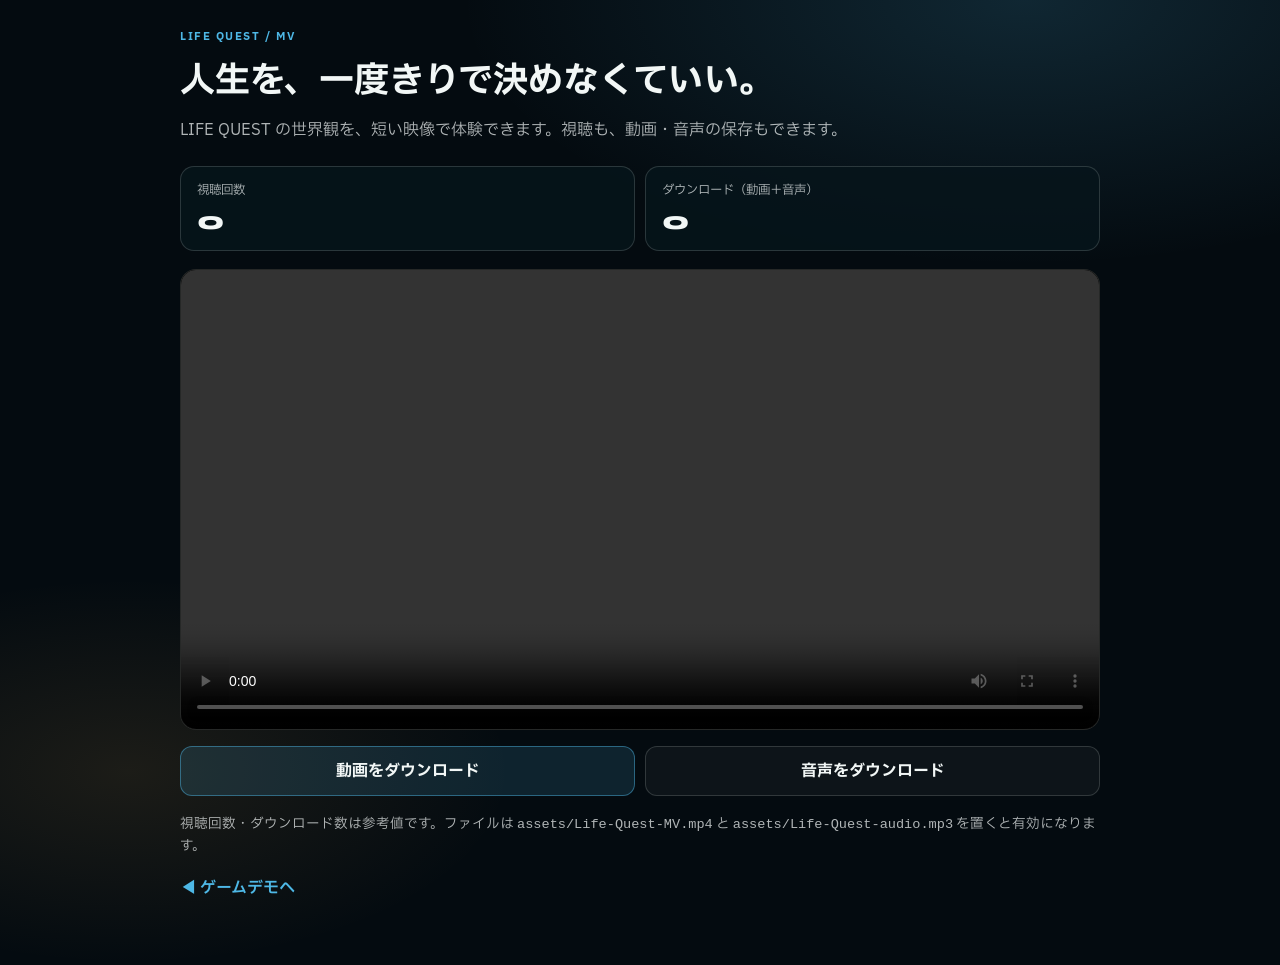
==== mv.html @ 64edb27e "Add files via upload" ====
<!DOCTYPE html>
<html lang="ja">
<head>
  <meta charset="UTF-8" />
  <meta name="viewport" content="width=device-width, initial-scale=1, viewport-fit=cover" />
  <meta name="theme-color" content="#040b10" />
  <title>LIFE QUEST MV</title>
  <link rel="preconnect" href="https://fonts.googleapis.com" />
  <link rel="preconnect" href="https://fonts.gstatic.com" crossorigin />
  <link href="https://fonts.googleapis.com/css2?family=IBM+Plex+Sans+JP:wght@400;500;600;700&family=Syne:wght@700;800&display=swap" rel="stylesheet" />
  <style>
    :root {
      --bg: #040b10;
      --panel: rgba(7, 21, 28, 0.82);
      --text: #f2f7f6;
      --muted: rgba(242, 247, 246, 0.72);
      --accent: #4eb8e6;
      --line: rgba(232, 244, 242, 0.16);
    }
    * { box-sizing: border-box; }
    body {
      margin: 0;
      min-height: 100dvh;
      font-family: "IBM Plex Sans JP", "Hiragino Sans", sans-serif;
      color: var(--text);
      background:
        radial-gradient(80% 50% at 80% 0%, rgba(78, 184, 230, 0.16), transparent 55%),
        radial-gradient(60% 40% at 10% 80%, rgba(240, 179, 90, 0.1), transparent 50%),
        var(--bg);
    }
    .wrap {
      width: min(920px, calc(100% - 32px));
      margin: 0 auto;
      padding: 28px 0 48px;
    }
    .chip {
      margin: 0 0 10px;
      color: var(--accent);
      letter-spacing: 0.14em;
      font-size: 11px;
      font-weight: 700;
    }
    h1 {
      margin: 0 0 10px;
      font-family: Syne, "IBM Plex Sans JP", sans-serif;
      font-size: clamp(1.6rem, 4vw, 2.2rem);
      font-weight: 800;
    }
    .lede {
      margin: 0 0 22px;
      color: var(--muted);
      line-height: 1.7;
    }
    .stats {
      display: grid;
      grid-template-columns: 1fr 1fr;
      gap: 10px;
      margin-bottom: 18px;
    }
    .stat {
      padding: 14px 16px;
      border: 1px solid var(--line);
      border-radius: 14px;
      background: var(--panel);
    }
    .stat-label {
      margin: 0 0 6px;
      color: var(--muted);
      font-size: 0.78rem;
    }
    .stat-value {
      margin: 0;
      font-family: Syne, sans-serif;
      font-size: 1.6rem;
      font-weight: 800;
    }
    .player {
      overflow: hidden;
      border-radius: 16px;
      border: 1px solid var(--line);
      background: #000;
      margin-bottom: 16px;
    }
    video {
      display: block;
      width: 100%;
      height: auto;
      max-height: 70vh;
      background: #000;
    }
    .actions {
      display: grid;
      gap: 10px;
      grid-template-columns: 1fr 1fr;
      margin-bottom: 18px;
    }
    .btn {
      display: inline-flex;
      align-items: center;
      justify-content: center;
      gap: 8px;
      min-height: 48px;
      padding: 12px 16px;
      border-radius: 12px;
      border: 1px solid rgba(78, 184, 230, 0.45);
      background: rgba(78, 184, 230, 0.14);
      color: var(--text);
      text-decoration: none;
      font: inherit;
      font-weight: 700;
      cursor: pointer;
    }
    .btn:hover { background: rgba(78, 184, 230, 0.22); }
    .btn-secondary {
      border-color: var(--line);
      background: rgba(255, 255, 255, 0.04);
    }
    .note {
      margin: 0 0 18px;
      color: var(--muted);
      font-size: 0.85rem;
      line-height: 1.6;
    }
    .nav a {
      color: var(--accent);
      text-decoration: none;
      font-weight: 600;
    }
    @media (max-width: 640px) {
      .stats, .actions { grid-template-columns: 1fr; }
    }
  </style>
</head>
<body>
  <main class="wrap">
    <p class="chip">LIFE QUEST / MV</p>
    <h1>人生を、一度きりで決めなくていい。</h1>
    <p class="lede">LIFE QUEST の世界観を、短い映像で体験できます。視聴も、動画・音声の保存もできます。</p>

    <section class="stats" aria-label="カウンター">
      <div class="stat">
        <p class="stat-label">視聴回数</p>
        <p class="stat-value" id="mv-view-count">—</p>
      </div>
      <div class="stat">
        <p class="stat-label">ダウンロード（動画＋音声）</p>
        <p class="stat-value" id="mv-dl-count">—</p>
      </div>
    </section>

    <div class="player">
      <video id="mv-video" controls playsinline preload="metadata" poster="">
        <source src="assets/Life-Quest-MV.mp4" type="video/mp4" />
        お使いのブラウザは動画再生に対応していません。
      </video>
    </div>

    <div class="actions">
      <a class="btn" id="dl-video" href="assets/Life-Quest-MV.mp4" download="Life-Quest-MV.mp4">動画をダウンロード</a>
      <a class="btn btn-secondary" id="dl-audio" href="assets/Life-Quest-audio.mp3" download="Life-Quest-audio.mp3">音声をダウンロード</a>
    </div>
    <p class="note">視聴回数・ダウンロード数は参考値です。ファイルは <code>assets/Life-Quest-MV.mp4</code> と <code>assets/Life-Quest-audio.mp3</code> を置くと有効になります。</p>
    <p class="nav"><a href="./">◀ ゲームデモへ</a></p>
  </main>

  <script src="counters.js?v=176"></script>
  <script>
    (() => {
      const C = window.LQ_COUNTERS;
      if (!C) return;
      const viewEl = document.getElementById("mv-view-count");
      const dlEl = document.getElementById("mv-dl-count");
      const video = document.getElementById("mv-video");
      let viewed = false;

      C.show(C.keys.mvViews, viewEl);
      C.show(C.keys.mvDownloads, dlEl);

      async function countView() {
        if (viewed) return;
        viewed = true;
        await C.bump(C.keys.mvViews, viewEl);
      }

      video?.addEventListener("play", countView, { once: true });

      async function countDownload(e) {
        // 先にカウントしてから遷移（同一タブdownloadでも概ね動く）
        e.preventDefault();
        const href = e.currentTarget.getAttribute("href");
        await C.bump(C.keys.mvDownloads, dlEl);
        const a = document.createElement("a");
        a.href = href;
        a.download = e.currentTarget.getAttribute("download") || "";
        document.body.appendChild(a);
        a.click();
        a.remove();
      }

      document.getElementById("dl-video")?.addEventListener("click", countDownload);
      document.getElementById("dl-audio")?.addEventListener("click", countDownload);
    })();
  </script>
</body>
</html>
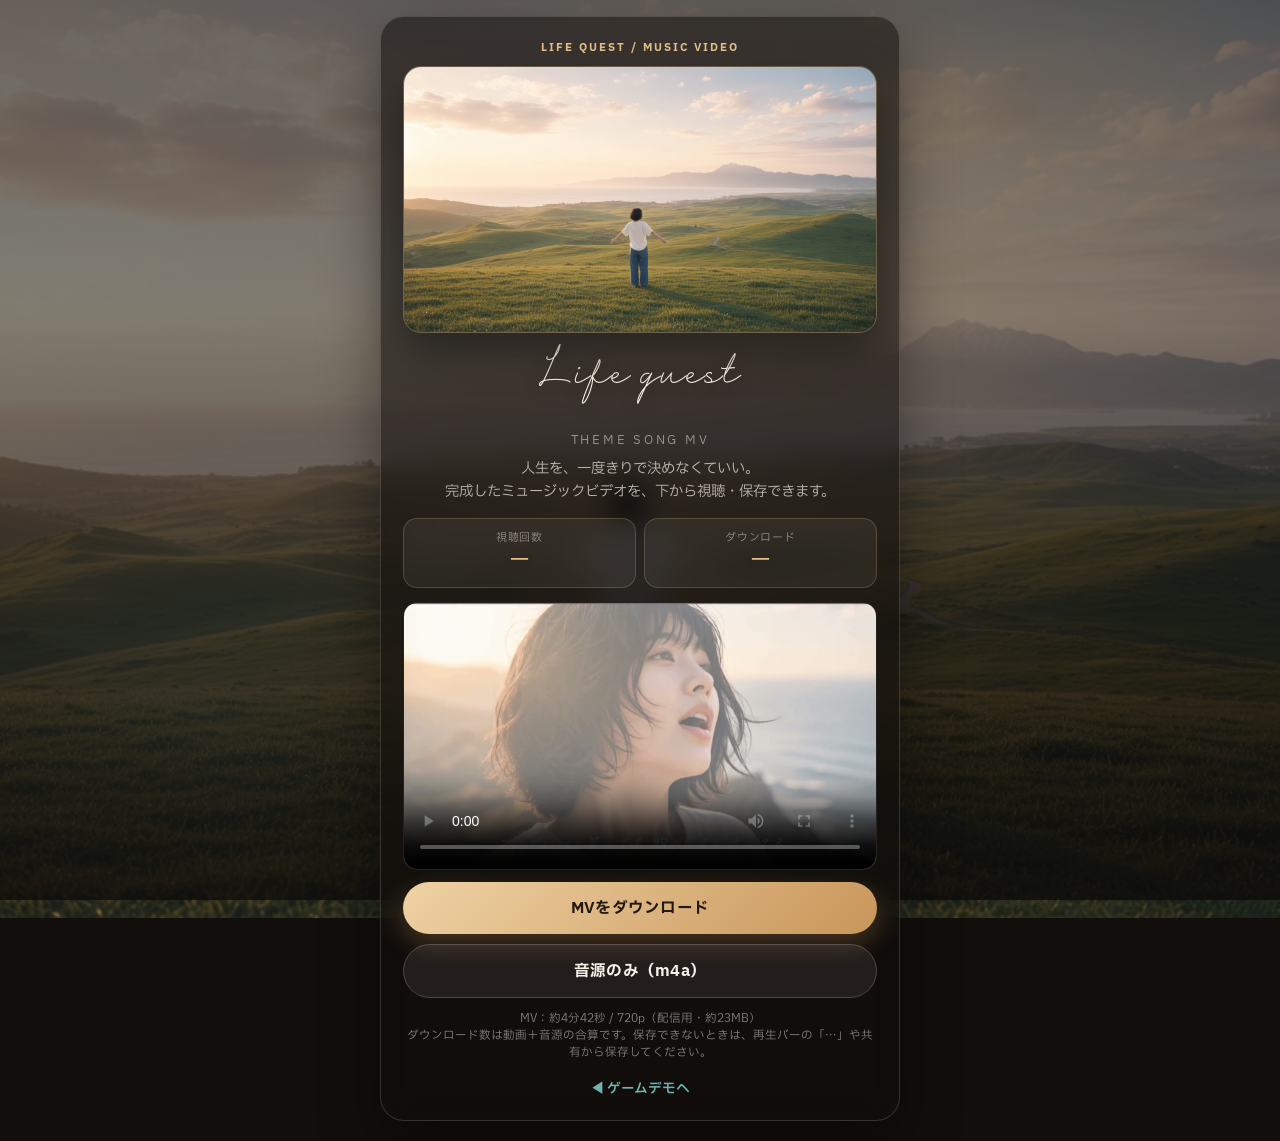
==== commit a1be16c8: "Add files via upload" ====
--- a/mv.html
+++ b/mv.html
@@ -2,204 +2,13 @@
 <html lang="ja">
 <head>
   <meta charset="UTF-8" />
-  <meta name="viewport" content="width=device-width, initial-scale=1, viewport-fit=cover" />
-  <meta name="theme-color" content="#040b10" />
+  <meta http-equiv="refresh" content="0; url=theme.html" />
+  <meta name="viewport" content="width=device-width, initial-scale=1" />
   <title>LIFE QUEST MV</title>
-  <link rel="preconnect" href="https://fonts.googleapis.com" />
-  <link rel="preconnect" href="https://fonts.gstatic.com" crossorigin />
-  <link href="https://fonts.googleapis.com/css2?family=IBM+Plex+Sans+JP:wght@400;500;600;700&family=Syne:wght@700;800&display=swap" rel="stylesheet" />
-  <style>
-    :root {
-      --bg: #040b10;
-      --panel: rgba(7, 21, 28, 0.82);
-      --text: #f2f7f6;
-      --muted: rgba(242, 247, 246, 0.72);
-      --accent: #4eb8e6;
-      --line: rgba(232, 244, 242, 0.16);
-    }
-    * { box-sizing: border-box; }
-    body {
-      margin: 0;
-      min-height: 100dvh;
-      font-family: "IBM Plex Sans JP", "Hiragino Sans", sans-serif;
-      color: var(--text);
-      background:
-        radial-gradient(80% 50% at 80% 0%, rgba(78, 184, 230, 0.16), transparent 55%),
-        radial-gradient(60% 40% at 10% 80%, rgba(240, 179, 90, 0.1), transparent 50%),
-        var(--bg);
-    }
-    .wrap {
-      width: min(920px, calc(100% - 32px));
-      margin: 0 auto;
-      padding: 28px 0 48px;
-    }
-    .chip {
-      margin: 0 0 10px;
-      color: var(--accent);
-      letter-spacing: 0.14em;
-      font-size: 11px;
-      font-weight: 700;
-    }
-    h1 {
-      margin: 0 0 10px;
-      font-family: Syne, "IBM Plex Sans JP", sans-serif;
-      font-size: clamp(1.6rem, 4vw, 2.2rem);
-      font-weight: 800;
-    }
-    .lede {
-      margin: 0 0 22px;
-      color: var(--muted);
-      line-height: 1.7;
-    }
-    .stats {
-      display: grid;
-      grid-template-columns: 1fr 1fr;
-      gap: 10px;
-      margin-bottom: 18px;
-    }
-    .stat {
-      padding: 14px 16px;
-      border: 1px solid var(--line);
-      border-radius: 14px;
-      background: var(--panel);
-    }
-    .stat-label {
-      margin: 0 0 6px;
-      color: var(--muted);
-      font-size: 0.78rem;
-    }
-    .stat-value {
-      margin: 0;
-      font-family: Syne, sans-serif;
-      font-size: 1.6rem;
-      font-weight: 800;
-    }
-    .player {
-      overflow: hidden;
-      border-radius: 16px;
-      border: 1px solid var(--line);
-      background: #000;
-      margin-bottom: 16px;
-    }
-    video {
-      display: block;
-      width: 100%;
-      height: auto;
-      max-height: 70vh;
-      background: #000;
-    }
-    .actions {
-      display: grid;
-      gap: 10px;
-      grid-template-columns: 1fr 1fr;
-      margin-bottom: 18px;
-    }
-    .btn {
-      display: inline-flex;
-      align-items: center;
-      justify-content: center;
-      gap: 8px;
-      min-height: 48px;
-      padding: 12px 16px;
-      border-radius: 12px;
-      border: 1px solid rgba(78, 184, 230, 0.45);
-      background: rgba(78, 184, 230, 0.14);
-      color: var(--text);
-      text-decoration: none;
-      font: inherit;
-      font-weight: 700;
-      cursor: pointer;
-    }
-    .btn:hover { background: rgba(78, 184, 230, 0.22); }
-    .btn-secondary {
-      border-color: var(--line);
-      background: rgba(255, 255, 255, 0.04);
-    }
-    .note {
-      margin: 0 0 18px;
-      color: var(--muted);
-      font-size: 0.85rem;
-      line-height: 1.6;
-    }
-    .nav a {
-      color: var(--accent);
-      text-decoration: none;
-      font-weight: 600;
-    }
-    @media (max-width: 640px) {
-      .stats, .actions { grid-template-columns: 1fr; }
-    }
-  </style>
+  <link rel="canonical" href="theme.html" />
+  <script>location.replace("theme.html");</script>
 </head>
 <body>
-  <main class="wrap">
-    <p class="chip">LIFE QUEST / MV</p>
-    <h1>人生を、一度きりで決めなくていい。</h1>
-    <p class="lede">LIFE QUEST の世界観を、短い映像で体験できます。視聴も、動画・音声の保存もできます。</p>
-
-    <section class="stats" aria-label="カウンター">
-      <div class="stat">
-        <p class="stat-label">視聴回数</p>
-        <p class="stat-value" id="mv-view-count">—</p>
-      </div>
-      <div class="stat">
-        <p class="stat-label">ダウンロード（動画＋音声）</p>
-        <p class="stat-value" id="mv-dl-count">—</p>
-      </div>
-    </section>
-
-    <div class="player">
-      <video id="mv-video" controls playsinline preload="metadata" poster="">
-        <source src="assets/Life-Quest-MV.mp4" type="video/mp4" />
-        お使いのブラウザは動画再生に対応していません。
-      </video>
-    </div>
-
-    <div class="actions">
-      <a class="btn" id="dl-video" href="assets/Life-Quest-MV.mp4" download="Life-Quest-MV.mp4">動画をダウンロード</a>
-      <a class="btn btn-secondary" id="dl-audio" href="assets/Life-Quest-audio.mp3" download="Life-Quest-audio.mp3">音声をダウンロード</a>
-    </div>
-    <p class="note">視聴回数・ダウンロード数は参考値です。ファイルは <code>assets/Life-Quest-MV.mp4</code> と <code>assets/Life-Quest-audio.mp3</code> を置くと有効になります。</p>
-    <p class="nav"><a href="./">◀ ゲームデモへ</a></p>
-  </main>
-
-  <script src="counters.js?v=176"></script>
-  <script>
-    (() => {
-      const C = window.LQ_COUNTERS;
-      if (!C) return;
-      const viewEl = document.getElementById("mv-view-count");
-      const dlEl = document.getElementById("mv-dl-count");
-      const video = document.getElementById("mv-video");
-      let viewed = false;
-
-      C.show(C.keys.mvViews, viewEl);
-      C.show(C.keys.mvDownloads, dlEl);
-
-      async function countView() {
-        if (viewed) return;
-        viewed = true;
-        await C.bump(C.keys.mvViews, viewEl);
-      }
-
-      video?.addEventListener("play", countView, { once: true });
-
-      async function countDownload(e) {
-        // 先にカウントしてから遷移（同一タブdownloadでも概ね動く）
-        e.preventDefault();
-        const href = e.currentTarget.getAttribute("href");
-        await C.bump(C.keys.mvDownloads, dlEl);
-        const a = document.createElement("a");
-        a.href = href;
-        a.download = e.currentTarget.getAttribute("download") || "";
-        document.body.appendChild(a);
-        a.click();
-        a.remove();
-      }
-
-      document.getElementById("dl-video")?.addEventListener("click", countDownload);
-      document.getElementById("dl-audio")?.addEventListener("click", countDownload);
-    })();
-  </script>
+  <p><a href="theme.html">MVページへ移動</a></p>
 </body>
 </html>
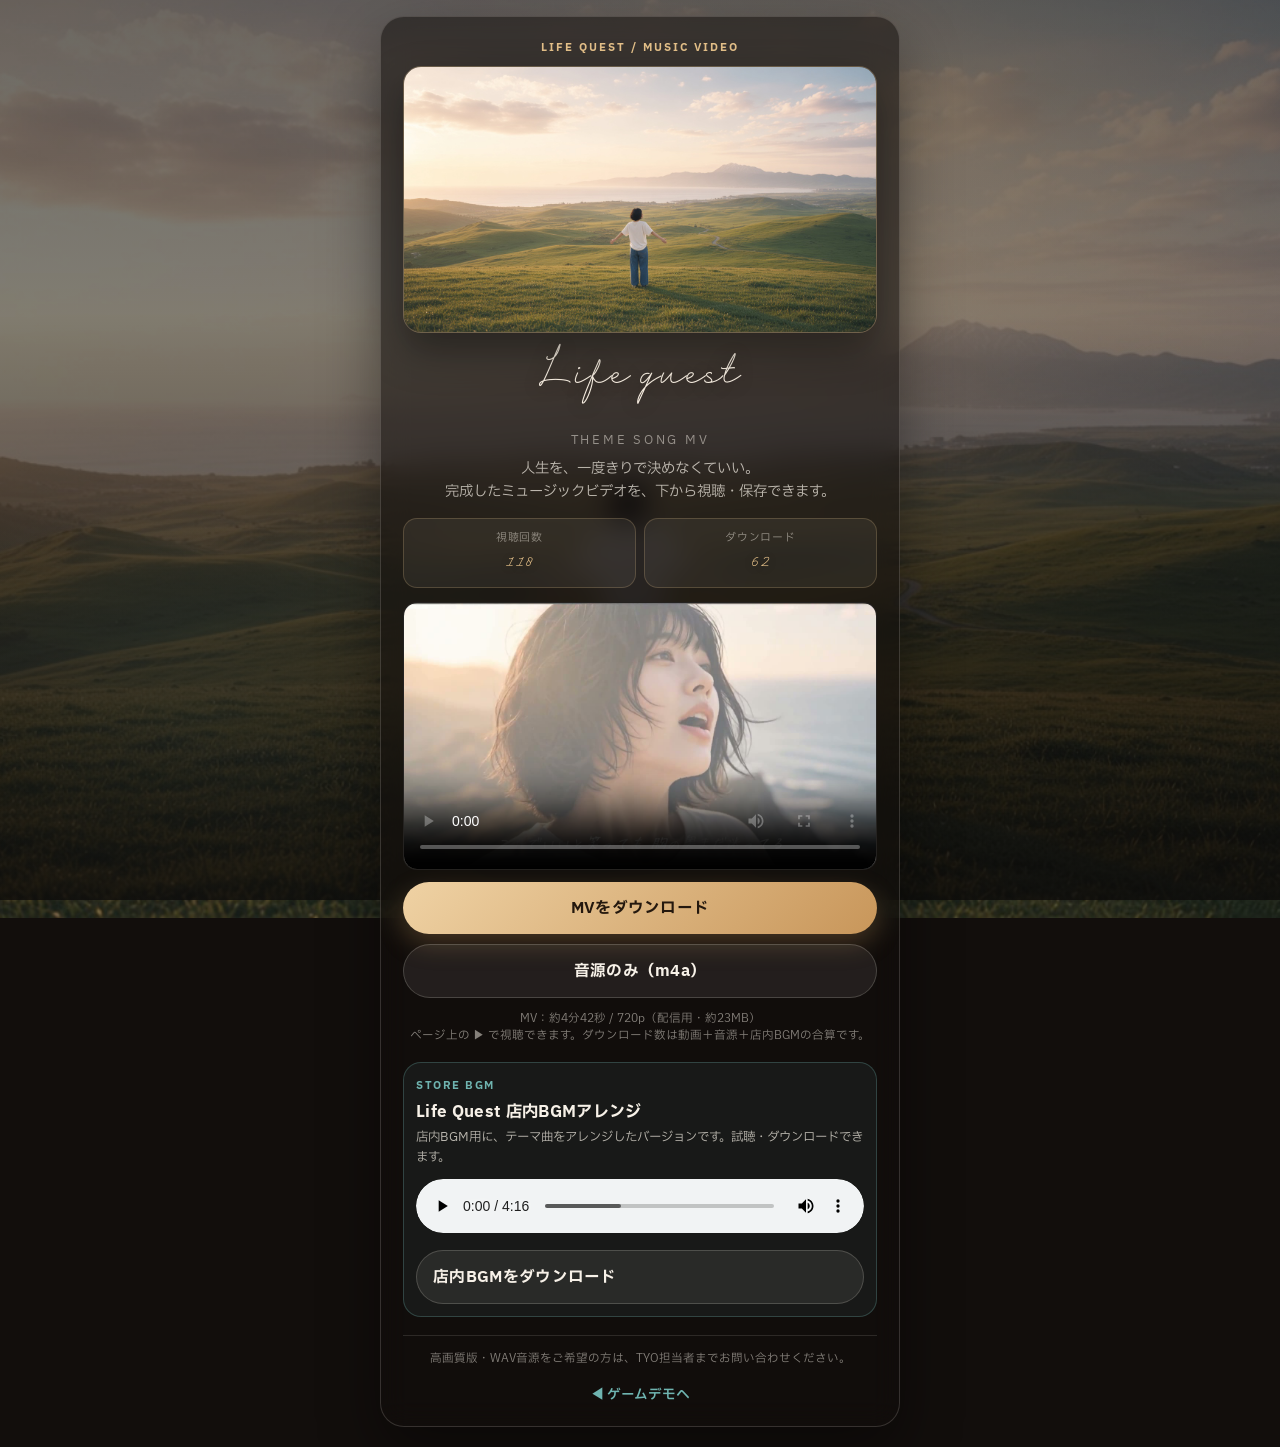
==== commit 376ea2ba: "Add files via upload" ====
--- a/mv.html
+++ b/mv.html
@@ -1,14 +1,14 @@
-<!DOCTYPE html>
-<html lang="ja">
-<head>
-  <meta charset="UTF-8" />
-  <meta http-equiv="refresh" content="0; url=theme.html" />
-  <meta name="viewport" content="width=device-width, initial-scale=1" />
-  <title>LIFE QUEST MV</title>
-  <link rel="canonical" href="theme.html" />
-  <script>location.replace("theme.html");</script>
-</head>
-<body>
-  <p><a href="theme.html">MVページへ移動</a></p>
-</body>
+﻿<!DOCTYPE html>
+<html lang="ja">
+<head>
+  <meta charset="UTF-8" />
+  <meta http-equiv="refresh" content="0; url=theme.html?v=185" />
+  <meta name="viewport" content="width=device-width, initial-scale=1" />
+  <title>LIFE QUEST MV</title>
+  <link rel="canonical" href="theme.html?v=185" />
+  <script>location.replace("theme.html?v=185");</script>
+</head>
+<body>
+  <p><a href="theme.html?v=185">MVページへ移動</a></p>
+</body>
 </html>
